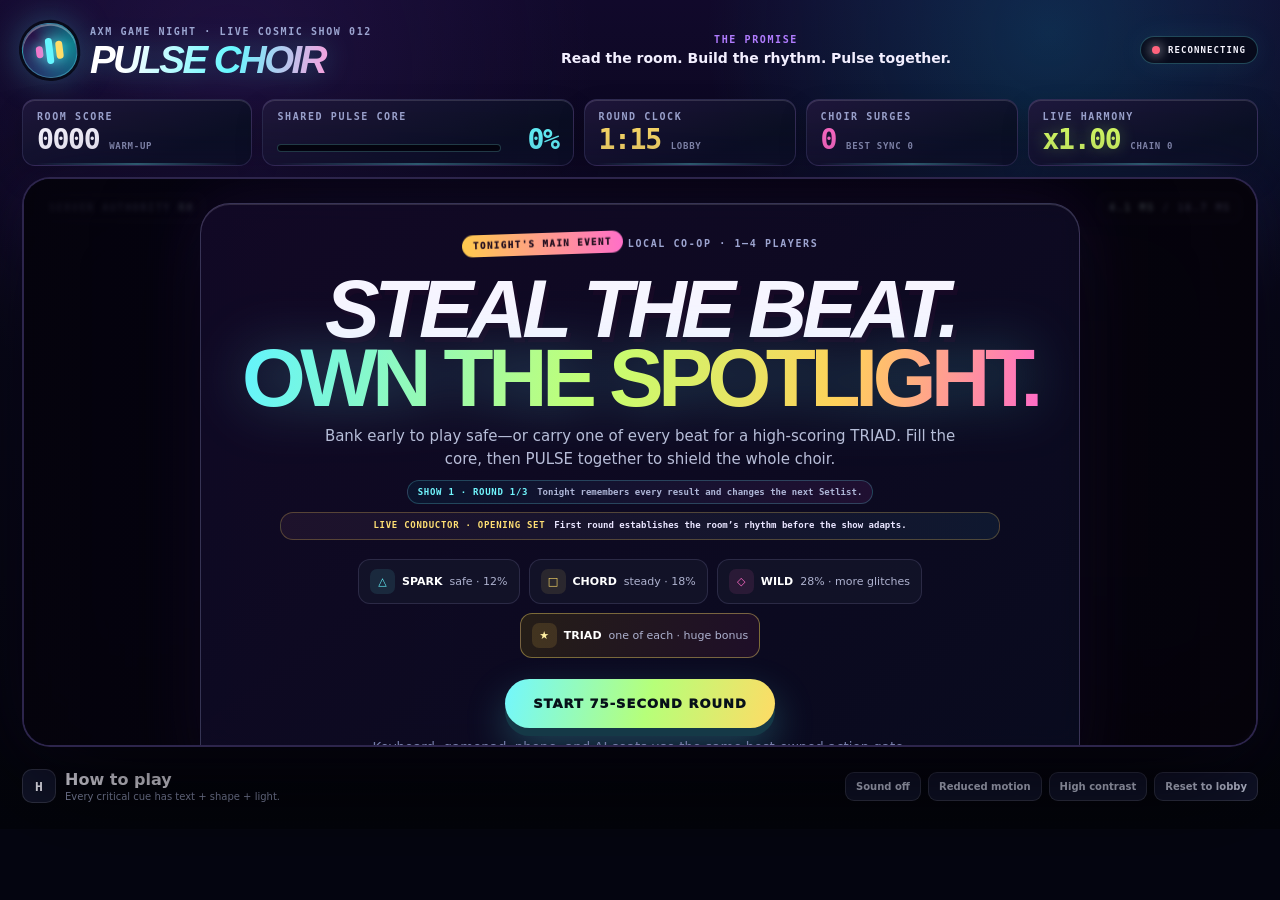
==== games/012-pulse-choir/runtime/index.html @ beae131c "Initial AXM Local Game Hub proof of start" ====
<!doctype html>
<html lang="en">
<head>
  <meta charset="utf-8">
  <meta name="viewport" content="width=device-width,initial-scale=1,viewport-fit=cover">
  <meta name="theme-color" content="#070816">
  <title>Pulse Choir · AXM Game Night</title>
  <link rel="stylesheet" href="styles.css">
</head>
<body>
  <main class="shell">
    <header class="topbar">
      <div class="brand">
        <div class="brand-mark" aria-hidden="true"><i></i><i></i><i></i></div>
        <div><small>AXM GAME NIGHT · LIVE COSMIC SHOW 012</small><h1>Pulse Choir</h1></div>
      </div>
      <div class="promise"><span>THE PROMISE</span><strong>Read the room. Build the rhythm. Pulse together.</strong></div>
      <div class="network" id="network"><i></i><span>CONNECTING</span></div>
    </header>

    <section class="hud" aria-label="Round status">
      <div class="hud-card score"><small>ROOM SCORE</small><strong id="score">0000</strong><span id="rank">WARM-UP</span></div>
      <div class="hud-card core-status">
        <small>SHARED PULSE CORE</small>
        <div class="charge-track" aria-hidden="true"><i id="chargeFill"></i></div>
        <strong><b id="charge">0</b>%</strong>
      </div>
      <div class="hud-card timer"><small>ROUND CLOCK</small><strong id="timer">1:15</strong><span id="phase">LOBBY</span></div>
      <div class="hud-card surge"><small>CHOIR SURGES</small><strong id="surges">0</strong><span id="bestSync">BEST SYNC 0</span></div>
      <div class="hud-card harmony"><small>LIVE HARMONY</small><strong id="combo">x1.00</strong><span id="streak">CHAIN 0</span></div>
    </section>

    <section class="stage" id="stage" aria-label="Pulse Choir shared arena">
      <canvas id="arena" width="1280" height="720" aria-label="Neon shared arena with players, collectible beats, a central pulse core, and glitch lanes"></canvas>
      <div class="corner-label top-left">SERVER AUTHORITY <b id="revision">R0</b></div>
      <div class="corner-label top-right"><b id="frameCost">0.0 MS</b> / 16.7 MS</div>
      <div class="event-toast" id="eventToast" role="status" aria-live="polite">Start when the room is ready.</div>
      <div class="sync-banner" id="syncBanner" hidden><small>SYNC WINDOW</small><strong>PULSE TOGETHER</strong><div id="syncDots"></div></div>
      <div class="combo-callout" id="comboCallout" hidden aria-hidden="true"></div>
      <aside class="setlist-panel" id="setlistPanel" aria-label="Live Setlist directive" aria-live="polite" hidden>
        <div><span id="setlistAct">ACT 1 / 3</span><b id="setlistClock">0:23</b></div>
        <strong><i id="setlistGlyph">★</i><span id="setlistTitle">HUMAN SPOTLIGHT</span></strong>
        <p id="setlistCopy">A human banks one complete TRIAD.</p>
        <div class="setlist-track" aria-hidden="true"><i id="setlistFill"></i></div>
        <small id="setlistProgress">0 / 1</small>
      </aside>

      <section class="phase-overlay" id="phaseOverlay">
        <div class="overlay-card" id="overlayCard">
          <span class="show-badge" id="showBadge">TONIGHT'S MAIN EVENT</span>
          <span class="eyebrow" id="overlayEyebrow">LOCAL CO-OP · 1–4 PLAYERS</span>
          <h2 id="overlayTitle">Steal the beat.<br><em>Own the spotlight.</em></h2>
          <p id="overlayCopy">Bank early to play safe—or carry one of every beat for a high-scoring TRIAD. Fill the core, then PULSE together to shield the whole choir.</p>
          <div class="show-arc" id="showArc" aria-live="polite"><b>SHOW 1 · ROUND 1/3</b><span>Tonight remembers every result and changes the next Setlist.</span></div>
          <div class="conductor-plan" id="conductorPlan" aria-live="polite">
            <span id="conductorMode">LIVE CONDUCTOR · OPENING SET</span>
            <b id="conductorReason">First round establishes the room’s rhythm before the show adapts.</b>
          </div>
          <div class="legend" id="ruleLegend" aria-label="Beat value legend">
            <span><i class="beat spark">△</i><b>SPARK</b> safe · 12%</span>
            <span><i class="beat chord">□</i><b>CHORD</b> steady · 18%</span>
            <span><i class="beat wild">◇</i><b>WILD</b> 28% · more glitches</span>
            <span class="triad-rule"><i class="beat triad">★</i><b>TRIAD</b> one of each · huge bonus</span>
          </div>
          <section class="result-debrief" id="resultDebrief" aria-label="Round contribution debrief" hidden>
            <div class="result-stats" id="resultStats"></div>
            <div class="result-show-memory" id="resultShowMemory"></div>
            <div class="result-setlist" id="resultSetlist"></div>
            <div class="result-players" id="resultPlayers"></div>
          </section>
          <div class="overlay-actions">
            <button class="primary" id="startButton" type="button">START 75-SECOND ROUND</button>
            <button class="secondary" id="returnButton" type="button" hidden>RETURN TO GAME HUB</button>
          </div>
          <small class="start-note" id="startNote">Keyboard, gamepad, phone, and AI seats use the same host-owned action gate.</small>
        </div>
      </section>

      <section class="help-overlay" id="helpOverlay" hidden aria-label="How to play">
        <div class="help-card">
          <button class="close" id="closeHelp" type="button" aria-label="Close help">×</button>
          <span class="eyebrow">THIRTY-SECOND TRUTH</span>
          <h2>Collect → choose → bank → read → pulse → adapt</h2>
          <div class="help-grid">
            <article><b>1 · COLLECT</b><p>Touch beats. You can carry three. Each one slows you slightly.</p></article>
            <article><b>2 · CHOOSE</b><p>Bank early to stay fast, or hold Spark + Chord + Wild for the TRIAD jackpot.</p></article>
            <article><b>3 · PULSE</b><p>At 100%, everyone gets 1.9 seconds. A perfect choir earns glitch shields.</p></article>
            <article><b>4 · KEEP THE CHAIN</b><p>Bank again within 6.5 seconds for a rising multiplier. A glitch hit breaks it.</p></article>
            <article><b>5 · PLAY THE SETLIST</b><p>Follow three changing room directives. Human, whole-team, and risk acts pay authoritative bonuses.</p></article>
          </div>
          <p class="keys"><kbd>WASD</kbd> + <kbd>Space</kbd> · <kbd>Arrows</kbd> + <kbd>Enter</kbd> · <kbd>IJKL</kbd> + <kbd>O</kbd> · <kbd>Numpad</kbd> + <kbd>0</kbd></p>
        </div>
      </section>
    </section>

    <section class="seat-rail" id="seatRail" aria-label="Active player seats"></section>

    <footer class="footer">
      <div class="tip"><span class="key">H</span><p><strong>How to play</strong><small>Every critical cue has text + shape + light.</small></p></div>
      <div class="footer-actions">
        <button id="soundToggle" type="button" aria-pressed="false">Sound off</button>
        <button id="motionToggle" type="button" aria-pressed="false">Reduced motion</button>
        <button id="contrastToggle" type="button" aria-pressed="false">High contrast</button>
        <button id="resetButton" class="danger" type="button">Reset to lobby</button>
      </div>
    </footer>
  </main>
  <div class="sr-only" id="announcer" aria-live="assertive"></div>
  <script src="game-core.js"></script>
  <script src="app.js"></script>
</body>
</html>
---- games/012-pulse-choir/runtime/styles.css ----
:root{
  color-scheme:dark;--void:#050611;--ink:#f7f5ff;--muted:#9697b5;--cyan:#66f7ff;--gold:#ffdd69;--pink:#ff6bc7;--lime:#a9ff6b;--panel:#0d1023e8;--line:#9db1ff26;--danger:#ff637d
}
*{box-sizing:border-box}
html,body{margin:0;min-height:100%;background:var(--void);color:var(--ink);font-family:Inter,"Segoe UI",system-ui,sans-serif}
body{overflow-x:hidden;background:radial-gradient(circle at 50% -20%,#293067 0,#11142b 32%,#050611 72%)}
button{font:inherit}.shell{width:min(1540px,100%);margin:auto;padding:18px 22px 26px;display:grid;gap:14px}
.topbar{display:grid;grid-template-columns:auto minmax(260px,1fr) auto;align-items:center;gap:24px;min-height:70px}
.brand{display:flex;align-items:center;gap:13px}.brand small,.eyebrow,.hud small,.promise span,.corner-label{font:800 10px/1.2 ui-monospace,SFMono-Regular,Consolas,monospace;letter-spacing:.16em;color:#9da4d0}.brand h1{margin:2px 0 0;font-size:clamp(23px,2.5vw,34px);line-height:1;letter-spacing:-.045em}
.brand-mark{width:48px;height:48px;border:1px solid #70f4ff55;border-radius:16px;position:relative;display:grid;place-items:center;background:linear-gradient(145deg,#153d54,#11152c);box-shadow:0 0 30px #52dff533,inset 0 1px #fff2}.brand-mark i{position:absolute;width:6px;height:26px;border-radius:8px;background:var(--cyan);box-shadow:0 0 14px var(--cyan)}.brand-mark i:first-child{transform:translateX(-10px);height:12px;background:var(--pink)}.brand-mark i:last-child{transform:translateX(10px);height:18px;background:var(--gold)}
.promise{justify-self:center;text-align:center}.promise span{display:block;color:#747a9e}.promise strong{display:block;margin-top:4px;font-size:13px;font-weight:650;color:#d8daf1}
.network{justify-self:end;display:flex;align-items:center;gap:8px;padding:8px 11px;border:1px solid var(--line);border-radius:999px;background:#0b0d1d}.network i{width:8px;height:8px;border-radius:50%;background:var(--danger);box-shadow:0 0 12px currentColor}.network.ok i{background:#74f9ab}.network span{font:800 9px ui-monospace,monospace;letter-spacing:.12em}
.network.restored{border-color:#ffcf5a88;color:#ffe693;box-shadow:0 0 25px #ffcf5a20}.network.restored i{background:#ffcf5a}
.hud{display:grid;grid-template-columns:1fr 1.4fr 1fr 1fr;gap:10px}.hud-card{position:relative;min-width:0;padding:10px 14px;border:1px solid var(--line);border-radius:13px;background:linear-gradient(180deg,#161a36db,#0b0d1edb);box-shadow:inset 0 1px #fff1}.hud-card small{display:block}.hud-card strong{display:inline-block;margin-top:3px;font:900 clamp(20px,2.2vw,30px)/1 ui-monospace,monospace;letter-spacing:-.05em}.hud-card span{margin-left:10px;font:800 9px ui-monospace,monospace;color:#898fb4;letter-spacing:.08em}.core-status strong{float:right;color:var(--cyan)}.charge-track{position:absolute;left:14px;right:72px;bottom:13px;height:8px;border:1px solid #81edf544;border-radius:99px;background:#03040c;overflow:hidden}.charge-track i{display:block;width:0;height:100%;border-radius:inherit;background:linear-gradient(90deg,var(--cyan),var(--pink));box-shadow:0 0 15px var(--cyan);transition:width .18s ease}.timer strong{color:var(--gold)}.surge strong{color:var(--pink)}
.stage{position:relative;width:100%;aspect-ratio:16/8.25;min-height:430px;max-height:calc(100vh - 286px);overflow:hidden;border:1px solid #879bff36;border-radius:22px;background:#080a18;box-shadow:0 34px 100px #0009,inset 0 1px #fff1;isolation:isolate}
.stage:before{content:"";position:absolute;inset:0;pointer-events:none;z-index:2;background:linear-gradient(#fff0 50%,#0001 50%);background-size:100% 4px;mix-blend-mode:soft-light;opacity:.28}.stage:after{content:"";position:absolute;inset:0;pointer-events:none;z-index:3;box-shadow:inset 0 0 100px #000b;border-radius:inherit}
#arena{display:block;width:100%;height:100%}.corner-label{position:absolute;z-index:4;top:15px;padding:7px 9px;border-radius:8px;background:#070914b8;border:1px solid #fff1}.corner-label b{color:#dff}.top-left{left:15px}.top-right{right:15px}
.event-toast{position:absolute;z-index:5;left:50%;bottom:17px;transform:translateX(-50%);max-width:min(720px,75%);padding:9px 15px;border:1px solid #92a6ff2e;border-radius:999px;background:#080a18e8;box-shadow:0 12px 40px #0008;color:#e6e8ff;font-weight:700;font-size:13px;text-align:center;white-space:nowrap;overflow:hidden;text-overflow:ellipsis}
.sync-banner{position:absolute;z-index:6;left:50%;top:12%;transform:translateX(-50%);min-width:270px;padding:13px 20px;text-align:center;border:1px solid #72f5ff88;border-radius:16px;background:#081529e8;box-shadow:0 0 50px #63edff4d,inset 0 0 25px #ff67c31c}.sync-banner small{display:block;font:900 9px ui-monospace,monospace;letter-spacing:.2em;color:var(--cyan)}.sync-banner strong{display:block;margin-top:3px;font-size:23px;letter-spacing:.04em}.sync-banner div{display:flex;justify-content:center;gap:7px;margin-top:8px}.sync-banner i{width:9px;height:9px;border:1px solid #fff6;border-radius:50%}.sync-banner i.on{background:var(--cyan);box-shadow:0 0 14px var(--cyan)}
.setlist-panel{position:absolute;z-index:6;right:15px;top:55px;width:min(330px,34%);padding:10px 12px;border:1px solid #b69bff55;border-radius:14px;background:linear-gradient(145deg,#100a25eb,#09162ceb);box-shadow:0 16px 45px #0009,0 0 30px #8058ff24;text-align:left;backdrop-filter:blur(10px)}.setlist-panel[hidden]{display:none}.setlist-panel>div:first-child{display:flex;align-items:center;justify-content:space-between;gap:8px;color:#aeb5db;font:850 8px ui-monospace,monospace;letter-spacing:.12em}.setlist-panel>div:first-child b{color:#fff}.setlist-panel>strong{display:flex;align-items:center;gap:7px;margin-top:5px;font:950 13px/1.1 "Arial Black",Impact,sans-serif;font-style:italic;letter-spacing:.01em}.setlist-panel>strong i{display:grid;place-items:center;width:24px;height:24px;border-radius:50%;background:#8b6cff24;color:#d8ceff;font-style:normal;box-shadow:0 0 18px #8b6cff40}.setlist-panel.human-act>strong i{background:#ffcf5a25;color:#ffe578;box-shadow:0 0 18px #ffcf5a4a}.setlist-panel p{margin:5px 0 7px;color:#c4c8df;font-size:10px;line-height:1.3}.setlist-track{height:5px;border:1px solid #fff2;border-radius:99px;background:#03040c;overflow:hidden}.setlist-track i{display:block;width:0;height:100%;border-radius:inherit;background:linear-gradient(90deg,var(--violet),var(--cyan),var(--lime));box-shadow:0 0 12px var(--cyan);transition:width .2s ease}.setlist-panel>small{display:block;margin-top:5px;color:#a7afd2;font:850 8px ui-monospace,monospace;letter-spacing:.08em}
.phase-overlay,.help-overlay{position:absolute;z-index:10;inset:0;display:grid;place-items:center;padding:24px;background:radial-gradient(circle at 50% 45%,#111733d9,#050610f5 76%);backdrop-filter:blur(5px)}.phase-overlay[hidden],.help-overlay[hidden],.sync-banner[hidden]{display:none}.overlay-card,.help-card{width:min(760px,94%);text-align:center}.overlay-card h2{margin:10px 0 12px;font-size:clamp(36px,6vw,76px);line-height:.91;letter-spacing:-.065em}.overlay-card h2 em{font-style:normal;color:var(--cyan);text-shadow:0 0 32px #63eafa55}.overlay-card>p{max-width:660px;margin:0 auto;color:#b9bdd8;font-size:15px;line-height:1.55}.legend{display:flex;justify-content:center;gap:9px;flex-wrap:wrap;margin:22px auto}.legend>span{display:flex;align-items:center;gap:7px;padding:9px 11px;border:1px solid #fff1;border-radius:12px;background:#0d1023c7;color:#aeb2cf;font-size:11px}.legend b{color:#fff}.beat{display:grid;place-items:center;width:25px;height:25px;border-radius:7px;font-style:normal;font-weight:900}.beat.spark{color:var(--cyan);background:#63f5ff1a}.beat.chord{color:var(--gold);background:#ffe06a1a}.beat.wild{color:var(--pink);background:#ff65bd1a}
.primary{border:0;border-radius:14px;padding:15px 25px;background:linear-gradient(120deg,var(--cyan),#9effdd);color:#061219;font-weight:950;letter-spacing:.08em;cursor:pointer;box-shadow:0 11px 30px #58edf344}.primary:hover{filter:brightness(1.08);transform:translateY(-1px)}.primary:active{transform:translateY(1px)}.start-note{display:block;margin-top:12px;color:#777eaa}
.overlay-actions{display:flex;align-items:center;justify-content:center;gap:10px}.secondary{border:1px solid #ffcf5a66;border-radius:999px;padding:14px 20px;background:#171126e8;color:#ffe8a8;font:900 10px ui-monospace,monospace;letter-spacing:.08em;cursor:pointer}.secondary:hover{border-color:#ffcf5acc;background:#241937}.secondary.armed{border-color:#ffcf5a;color:#fff;background:#49350f}.secondary[hidden]{display:none}.secondary:disabled{opacity:.7;cursor:wait}
.result-debrief[hidden],.legend[hidden]{display:none}.result-debrief{margin:13px auto 11px}.result-stats{display:grid;grid-template-columns:repeat(4,minmax(0,1fr));gap:8px}.result-stats article{padding:8px;border:1px solid #bca9ff30;border-radius:12px;background:#0a0d20c9}.result-stats small{display:block;color:#9299bd;font:850 8px ui-monospace,monospace;letter-spacing:.12em}.result-stats strong{display:block;margin-top:3px;color:#fff;font:950 21px/1 ui-monospace,monospace}.result-setlist{display:grid;grid-template-columns:repeat(3,minmax(0,1fr));gap:7px;margin-top:7px}.result-setlist span{overflow:hidden;padding:6px 8px;border:1px solid #ffffff18;border-radius:9px;background:#080b1cbf;color:#888fab;font:850 8px ui-monospace,monospace;text-overflow:ellipsis;white-space:nowrap}.result-setlist span.completed{border-color:#a9ff6b45;color:#d8ffbd;background:#102417aa}.result-setlist b{color:inherit}.result-players{display:grid;grid-template-columns:repeat(4,minmax(0,1fr));gap:8px;margin-top:7px}.result-players article{min-width:0;padding:7px 10px;border:1px solid color-mix(in srgb,var(--seat) 34%,transparent);border-radius:12px;background:linear-gradient(135deg,color-mix(in srgb,var(--seat) 10%,#111329),#080b1b);text-align:left}.result-players article>div{display:flex;align-items:baseline;justify-content:space-between;gap:6px}.result-players strong{overflow:hidden;color:#fff;font-size:12px;text-overflow:ellipsis;white-space:nowrap}.result-players small{color:var(--seat);font:850 7px ui-monospace,monospace;letter-spacing:.09em;white-space:nowrap}.result-players p{margin:4px 0 0;color:#aeb3cf;font:700 9px/1.3 ui-monospace,monospace;white-space:nowrap}.result-players b{color:#fff}.overlay-card.results h2{margin-bottom:6px;font-size:clamp(38px,5.3vw,68px)}.overlay-card.results>p{color:#f1eaff;font-weight:750}
.help-card{position:relative;padding:26px;border:1px solid #99a6ff33;border-radius:22px;background:#0b0e21f5;box-shadow:0 30px 90px #000b;text-align:left}.help-card h2{margin:6px 0 18px;font-size:clamp(24px,4vw,44px);letter-spacing:-.04em}.close{position:absolute;right:13px;top:10px;border:0;background:transparent;color:#fff;font-size:30px;cursor:pointer}.help-grid{display:grid;grid-template-columns:1fr 1fr;gap:10px}.help-grid article{padding:14px;border:1px solid #fff1;border-radius:13px;background:#12162b}.help-grid b{font:900 11px ui-monospace,monospace;color:var(--cyan)}.help-grid p{margin:7px 0 0;color:#abb0cb;font-size:13px;line-height:1.45}.keys{margin:16px 0 0;color:#9fa5c4;text-align:center}kbd{display:inline-block;padding:3px 6px;border:1px solid #fff3;border-bottom-width:2px;border-radius:6px;background:#050610;color:#fff;font:800 10px ui-monospace,monospace}
.seat-rail{display:grid;grid-template-columns:repeat(4,minmax(0,1fr));gap:10px}.seat{--seat:#6df7ff;position:relative;display:grid;grid-template-columns:auto 1fr auto;gap:10px;align-items:center;min-height:64px;padding:10px 12px;border:1px solid color-mix(in srgb,var(--seat) 30%,transparent);border-radius:14px;background:linear-gradient(135deg,color-mix(in srgb,var(--seat) 9%,#0c0e20),#0b0d1c);overflow:hidden}.seat:before{content:"";position:absolute;inset:0 auto 0 0;width:3px;background:var(--seat);box-shadow:0 0 16px var(--seat)}.seat .glyph{display:grid;place-items:center;width:38px;height:38px;border-radius:12px;background:color-mix(in srgb,var(--seat) 15%,transparent);color:var(--seat);font-size:20px}.seat strong{display:block;font-size:13px;white-space:nowrap;overflow:hidden;text-overflow:ellipsis}.seat small{display:block;margin-top:3px;color:#888fab;font:800 9px ui-monospace,monospace;letter-spacing:.08em}.seat .cargo{font:900 13px ui-monospace,monospace;color:var(--seat)}.seat.pulsed{box-shadow:0 0 22px color-mix(in srgb,var(--seat) 26%,transparent)}
.footer{display:flex;justify-content:space-between;align-items:center;gap:15px}.tip{display:flex;align-items:center;gap:9px}.tip .key{display:grid;place-items:center;width:34px;height:34px;border:1px solid #fff2;border-radius:10px;background:#111429;font:900 13px ui-monospace,monospace}.tip p{margin:0}.tip strong,.tip small{display:block}.tip small{margin-top:2px;color:#858ba9;font-size:10px}.footer-actions{display:flex;gap:7px;flex-wrap:wrap;justify-content:flex-end}.footer button{border:1px solid #fff2;border-radius:9px;padding:8px 10px;background:#101329;color:#c8cce1;font-size:10px;font-weight:800;cursor:pointer}.footer button[aria-pressed="true"]{border-color:#67efff88;color:#fff;background:#17304b}.footer button.danger.armed{border-color:var(--danger);color:#fff;background:#431728}
.sr-only{position:absolute;width:1px;height:1px;padding:0;margin:-1px;overflow:hidden;clip:rect(0,0,0,0);white-space:nowrap;border:0}
body.high-contrast{--void:#000;--panel:#000;--line:#fff7}body.high-contrast .stage,body.high-contrast .hud-card,body.high-contrast .seat,body.high-contrast .setlist-panel{border-color:#fff8}body.high-contrast .event-toast,body.high-contrast .setlist-panel{background:#000;border-color:#fff}
body.reduced-motion *,body.reduced-motion *:before,body.reduced-motion *:after{animation-duration:.001ms!important;transition-duration:.001ms!important;scroll-behavior:auto!important}
@media(max-width:900px){.shell{padding:12px}.topbar{grid-template-columns:1fr auto}.promise{display:none}.hud{grid-template-columns:1fr 1fr}.stage{min-height:440px;max-height:none;aspect-ratio:4/3}.setlist-panel{width:min(310px,46%)}.seat-rail{grid-template-columns:1fr 1fr}.footer{align-items:flex-start;flex-direction:column}.footer-actions{justify-content:flex-start}.help-grid{grid-template-columns:1fr}}
@media(max-width:900px){.result-players{grid-template-columns:1fr 1fr}}
@media(max-width:560px){.topbar{gap:10px}.brand small{font-size:8px}.brand-mark{width:42px;height:42px}.network span{display:none}.hud-card span{display:block;margin:4px 0 0}.stage{min-height:420px}.setlist-panel{left:12px;right:12px;top:52px;width:auto}.seat-rail{grid-template-columns:1fr}.event-toast{max-width:90%;font-size:11px}.overlay-card h2{font-size:42px}.legend>span{width:100%;justify-content:flex-start}.result-stats{grid-template-columns:1fr 1fr}.result-setlist{grid-template-columns:1fr}.footer-actions button{flex:1}.footer-actions{width:100%}}
@media(max-width:560px){.overlay-actions{align-items:stretch;flex-direction:column}.overlay-actions button{width:100%}}

/* V2 show-floor art direction */
:root{--violet:#8b6cff;--electric:#3ee9ff;--hot:#ff4fb9;--amber:#ffc94f}
body{background:
  radial-gradient(circle at 18% 8%,#3c206b55,transparent 28%),
  radial-gradient(circle at 82% 4%,#0b709655,transparent 26%),
  linear-gradient(180deg,#11092b 0,#070817 38%,#03040b 100%)}
.shell{padding-top:12px;gap:11px}
.topbar{min-height:76px}
.brand h1{font-family:"Arial Black",Impact,"Segoe UI",sans-serif;font-size:clamp(27px,3vw,42px);font-style:italic;text-transform:uppercase;letter-spacing:-.065em;background:linear-gradient(100deg,#fff 12%,var(--cyan) 50%,#ff9bdc 86%);-webkit-background-clip:text;background-clip:text;color:transparent;filter:drop-shadow(0 0 14px #4af1ff44)}
.brand-mark{width:55px;height:55px;border-radius:50% 50% 46% 54%;transform:rotate(-7deg);background:conic-gradient(from 200deg,#223e70,#281145,#0d7b8b,#223e70);box-shadow:0 0 0 3px #090b1a,0 0 36px #52dff55e,inset 0 2px #fff5}
.brand-mark i{width:7px;border-radius:99px}.promise strong{font-size:14px;color:#f3efff}.promise span{color:#b17cff}
.network{border-color:#68efff45;background:#070917d9;box-shadow:0 0 28px #57edff12}
.hud{grid-template-columns:1fr 1.35fr .92fr .92fr 1fr}
.hud-card{padding:11px 14px;border-color:#b5a0ff2e;background:linear-gradient(160deg,#21183de8,#0b1025e8 72%);box-shadow:inset 0 1px #fff2,0 12px 28px #0003}
.hud-card:after{content:"";position:absolute;left:12px;right:12px;bottom:0;height:2px;border-radius:99px;background:linear-gradient(90deg,transparent,#6ef7ff66,transparent)}
.harmony strong{color:#d8ff66;text-shadow:0 0 16px #a9ff6b55}.harmony.hot strong{color:#fff;background:linear-gradient(90deg,#fff,#ffcf5a,#ff71c8);-webkit-background-clip:text;background-clip:text;color:transparent}.harmony.hot{border-color:#ffcf5a66;box-shadow:inset 0 1px #fff3,0 0 32px #ffcf5a18}
.stage{max-height:calc(100vh - 330px);border:2px solid #a083ff42;border-radius:28px;background:#05040d;box-shadow:0 34px 110px #000c,0 0 65px #733eff1f,inset 0 0 0 1px #fff1}
.stage:before{background:linear-gradient(#fff0 50%,#12082424 50%);background-size:100% 4px;opacity:.34}
.stage:after{box-shadow:inset 0 0 125px #02030bcc,inset 0 -60px 90px #0009}
.corner-label{border-color:#ab99ff2b;background:#090713b8;backdrop-filter:blur(10px)}
.event-toast{bottom:18px;padding:11px 18px;border-color:#a98eff55;background:linear-gradient(90deg,#100a25ef,#101934ef,#100a25ef);box-shadow:0 10px 45px #000b,0 0 24px #854fff24;font-size:14px;letter-spacing:.01em}
.sync-banner{top:9%;min-width:330px;padding:15px 25px;border:2px solid #8cf8ff;background:linear-gradient(135deg,#07152ef2,#2d0f46ee);box-shadow:0 0 0 6px #57efff13,0 0 75px #63edff70,0 18px 50px #0009;animation:syncFloat .55s ease-in-out infinite alternate}
.sync-banner strong{font-family:"Arial Black",Impact,sans-serif;font-style:italic;font-size:29px;text-shadow:3px 3px 0 #b72b8e}
.sync-banner i{width:12px;height:12px}.sync-banner i.on{transform:scale(1.25);background:#fff}
.combo-callout{position:absolute;z-index:8;left:50%;top:31%;transform:translate(-50%,-50%) rotate(-3deg);padding:8px 16px;border:2px solid #fff;border-radius:12px;background:linear-gradient(115deg,#ffca45,#ff4fb9);color:#160515;font:1000 clamp(20px,3vw,42px)/1 "Arial Black",Impact,sans-serif;font-style:italic;text-transform:uppercase;letter-spacing:-.04em;box-shadow:5px 6px 0 #210938,0 0 44px #ff63c788;animation:callout .85s cubic-bezier(.2,.9,.25,1) both;pointer-events:none}
.phase-overlay{background:linear-gradient(90deg,#05030dec 0,#090614b8 34%,#06030bd0 100%);backdrop-filter:blur(2px)}
.overlay-card{width:min(880px,94%);padding:28px 34px 25px;border:1px solid #c5b6ff3d;border-radius:30px;background:linear-gradient(145deg,#140a29d9,#090d22d1);box-shadow:0 35px 100px #000b,0 0 70px #7d42ff24,inset 0 1px #fff2;backdrop-filter:blur(12px)}
.show-badge{display:inline-block;margin-bottom:10px;padding:6px 11px;border-radius:999px;background:linear-gradient(90deg,#ffca4d,#ff6fc8);color:#251020;font:1000 9px ui-monospace,monospace;letter-spacing:.17em;transform:rotate(-2deg)}
.overlay-card h2{font-family:"Arial Black",Impact,"Segoe UI",sans-serif;font-style:italic;text-transform:uppercase;font-size:clamp(42px,6.4vw,88px);line-height:.84;text-shadow:4px 5px 0 #170925}
.overlay-card h2 em{background:linear-gradient(100deg,#62f4ff,#c5ff70 45%,#ffd15a 75%,#ff6bc7);-webkit-background-clip:text;background-clip:text;color:transparent;text-shadow:none;filter:drop-shadow(0 0 28px #63eafa55)}
.legend{margin:19px auto 21px}.legend>span{border-color:#c5b7ff24;background:#14152bcf}.legend .triad-rule{border-color:#ffe26a66;background:linear-gradient(100deg,#322814aa,#29112daa)}.beat.triad{color:#fff0a2;background:#ffce4f22}
.primary{padding:17px 28px;border-radius:999px;background:linear-gradient(105deg,#72f7ff,#b6ff79 53%,#ffdb65);box-shadow:0 8px 0 #153947,0 18px 40px #58edf344;color:#071019;font-size:13px}
.primary:hover{transform:translateY(-2px) scale(1.02)}.primary:active{transform:translateY(5px);box-shadow:0 3px 0 #153947,0 8px 20px #58edf322}
.seat{min-height:70px;border-width:1px;background:linear-gradient(145deg,color-mix(in srgb,var(--seat) 15%,#17132d),#080b1ae8);box-shadow:0 10px 24px #0004,inset 0 1px #fff2}.seat .glyph{border:1px solid color-mix(in srgb,var(--seat) 50%,transparent);border-radius:50%;box-shadow:0 0 19px color-mix(in srgb,var(--seat) 25%,transparent)}.seat .shield{display:inline-block;margin-left:5px;color:#fff;font-size:8px}.seat.pulsed{transform:translateY(-2px);box-shadow:0 0 30px color-mix(in srgb,var(--seat) 42%,transparent)}
@keyframes syncFloat{to{transform:translateX(-50%) scale(1.035);filter:brightness(1.12)}}
@keyframes callout{0%{opacity:0;transform:translate(-50%,-50%) scale(.45) rotate(-10deg)}35%{opacity:1;transform:translate(-50%,-50%) scale(1.12) rotate(2deg)}75%{opacity:1}100%{opacity:0;transform:translate(-50%,-75%) scale(1) rotate(-3deg)}}
@media(max-width:1100px){.hud{grid-template-columns:repeat(5,minmax(0,1fr))}.hud-card span{display:block;margin:4px 0 0}.stage{max-height:none}.overlay-card{padding:24px}}
@media(max-width:900px){.hud{grid-template-columns:repeat(3,1fr)}.hud .core-status{grid-column:span 2}}
@media(max-width:560px){.hud{grid-template-columns:1fr 1fr}.hud .core-status{grid-column:span 2}.harmony{grid-column:span 2}.overlay-card{padding:20px 16px}.show-badge{font-size:8px}.sync-banner{min-width:270px}.combo-callout{top:27%}}
@media(max-height:760px) and (min-width:901px){
  .shell{padding-top:8px;gap:8px}
  .topbar{min-height:68px}
  .stage{min-height:390px;max-height:calc(100vh - 318px)}
  .overlay-card{padding:13px 24px 10px}
  .show-badge{margin-bottom:4px;padding:5px 10px}
  .overlay-card h2{margin:5px 0 7px;font-size:58px;line-height:.82}
  .overlay-card>p{font-size:13px;line-height:1.35}
  .legend{margin:9px auto 11px}
  .legend>span{padding:6px 8px}
  .result-debrief{margin:8px auto 7px}
  .result-stats article{padding:6px}.result-stats strong{font-size:18px}
  .result-setlist span{padding:4px 7px}
  .result-players article{padding:6px 8px}.result-players p{margin-top:3px;font-size:8px}
  .primary{padding:12px 23px}
  .start-note{max-width:100%;margin-top:6px;overflow:hidden;text-overflow:ellipsis;white-space:nowrap}
  .seat{min-height:62px}
}

/* Server-owned multi-round show memory */
.show-arc{display:flex;align-items:center;justify-content:center;gap:9px;width:fit-content;max-width:100%;margin:9px auto 0;padding:6px 10px;border:1px solid #6df7ff38;border-radius:999px;background:linear-gradient(90deg,#0b1731d9,#241135d9);color:#aeb6d7;font:750 9px ui-monospace,monospace;white-space:nowrap}
.show-arc b{color:#72f7ff;letter-spacing:.08em}
.show-arc span{overflow:hidden;text-overflow:ellipsis}
.overlay-card.results .show-arc{display:none}
.conductor-plan{display:flex;align-items:center;justify-content:center;gap:9px;width:min(720px,100%);margin:8px auto 0;padding:7px 10px;border:1px solid #ffcf5a42;border-radius:13px;background:linear-gradient(90deg,#22152ecf,#111c34cf);font:800 9px/1.3 ui-monospace,monospace}
.conductor-plan[hidden],.overlay-card.results .conductor-plan{display:none}
.conductor-plan span{flex:0 0 auto;color:#ffe074;letter-spacing:.08em}
.conductor-plan b{overflow:hidden;color:#e9e5ff;font-weight:750;text-overflow:ellipsis;white-space:nowrap}
.result-show-memory{display:flex;align-items:center;justify-content:space-between;gap:10px;margin-top:7px;padding:6px 9px;border:1px solid #6df7ff30;border-radius:9px;background:#081625a8;color:#98a4c9;font:800 8px ui-monospace,monospace}
.result-show-memory b{color:#72f7ff;letter-spacing:.08em;white-space:nowrap}
.result-show-memory span{overflow:hidden;text-overflow:ellipsis;white-space:nowrap}
@media(max-width:560px){
  .show-arc{width:100%;border-radius:12px;white-space:normal}
  .show-arc span{display:none}
  .conductor-plan{align-items:flex-start;flex-direction:column;text-align:left}
  .conductor-plan b{white-space:normal}
  .result-show-memory{align-items:flex-start;flex-direction:column}
  .result-show-memory span{white-space:normal}
}
@media(max-height:760px) and (min-width:901px){
  .show-arc{margin-top:4px;padding:4px 8px}
  .conductor-plan{margin-top:4px;padding:4px 8px}
  .result-show-memory{margin-top:4px;padding:4px 7px}
}
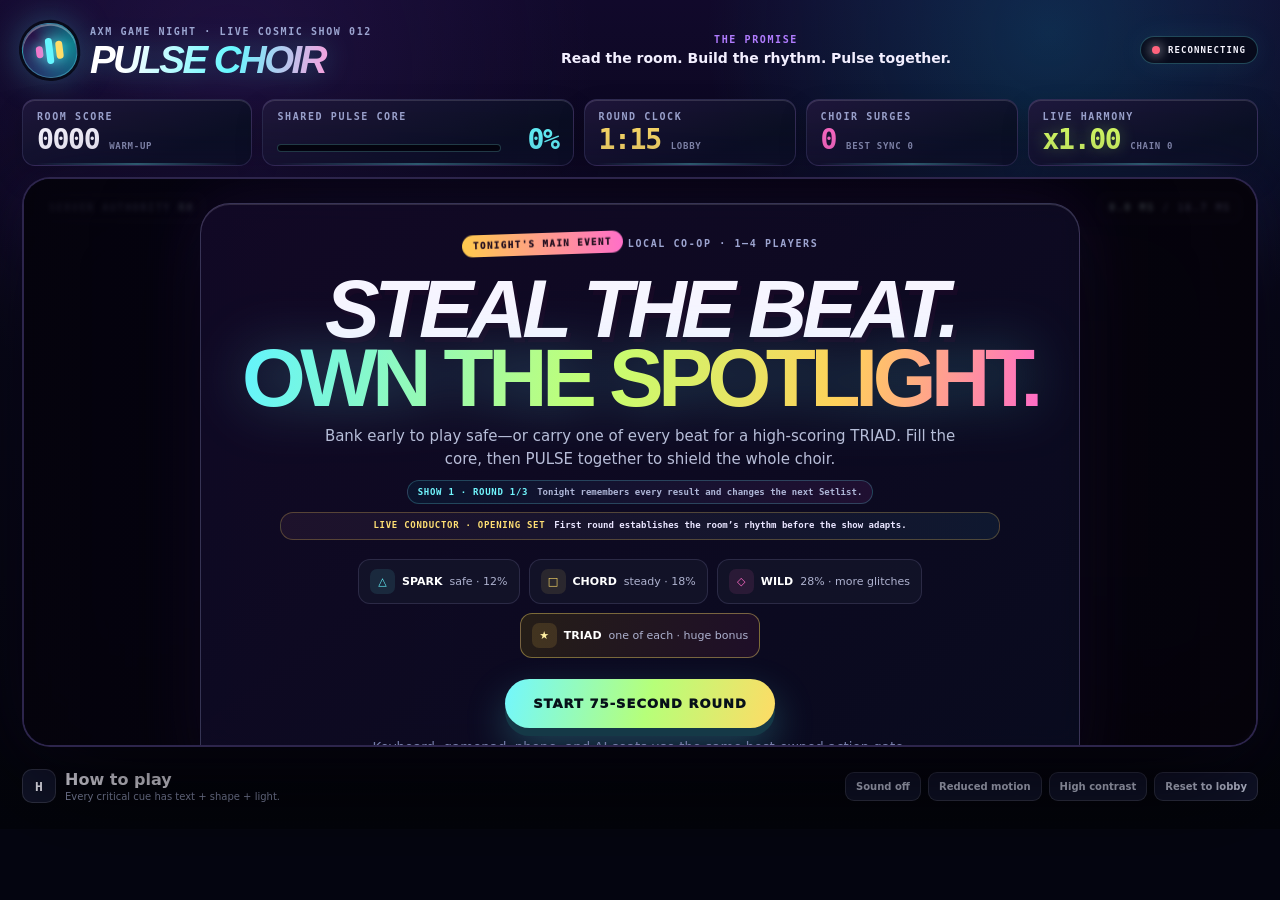
==== commit 68a5a538: "Wire sync readiness into the shared screen" ====
--- a/games/012-pulse-choir/runtime/index.html
+++ b/games/012-pulse-choir/runtime/index.html
@@ -107,6 +107,7 @@
   </main>
   <div class="sr-only" id="announcer" aria-live="assertive"></div>
   <script src="game-core.js"></script>
+  <script src="/games/012/sync-readiness.js"></script>
   <script src="app.js"></script>
 </body>
 </html>
